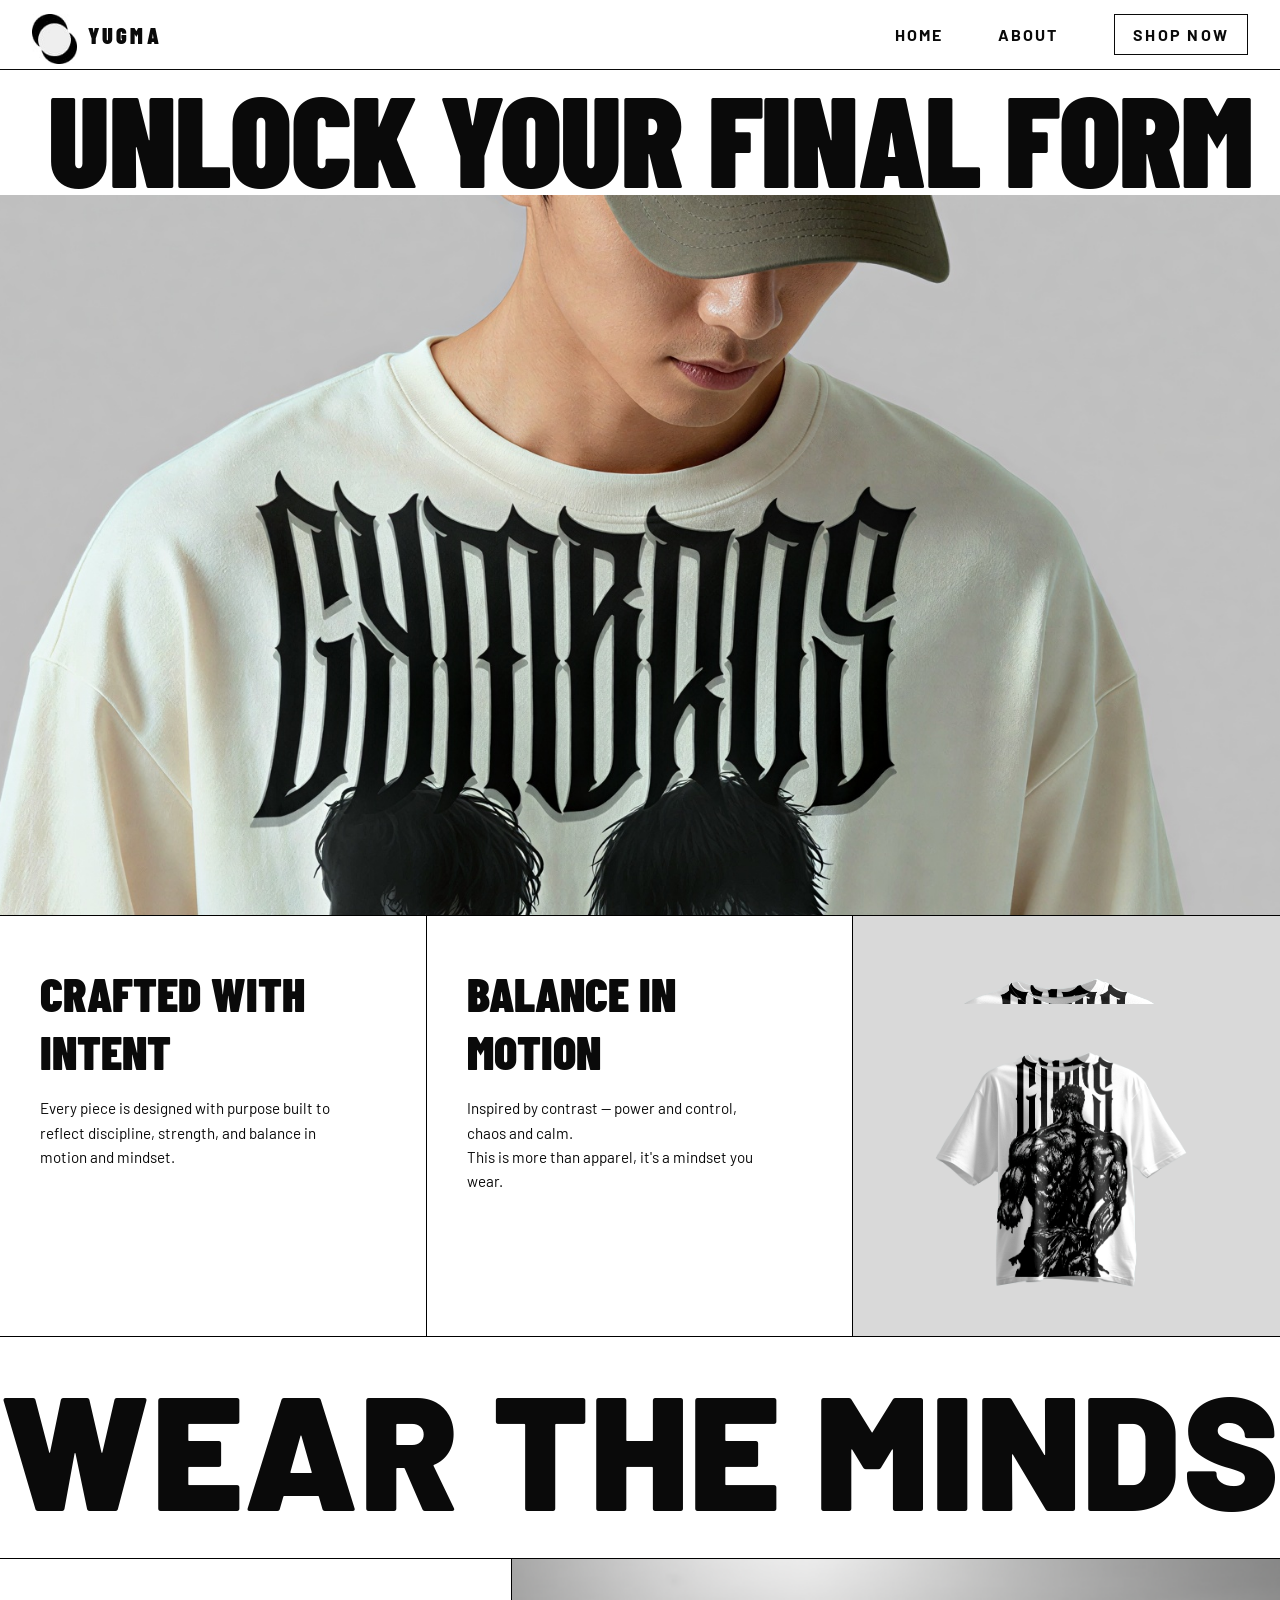
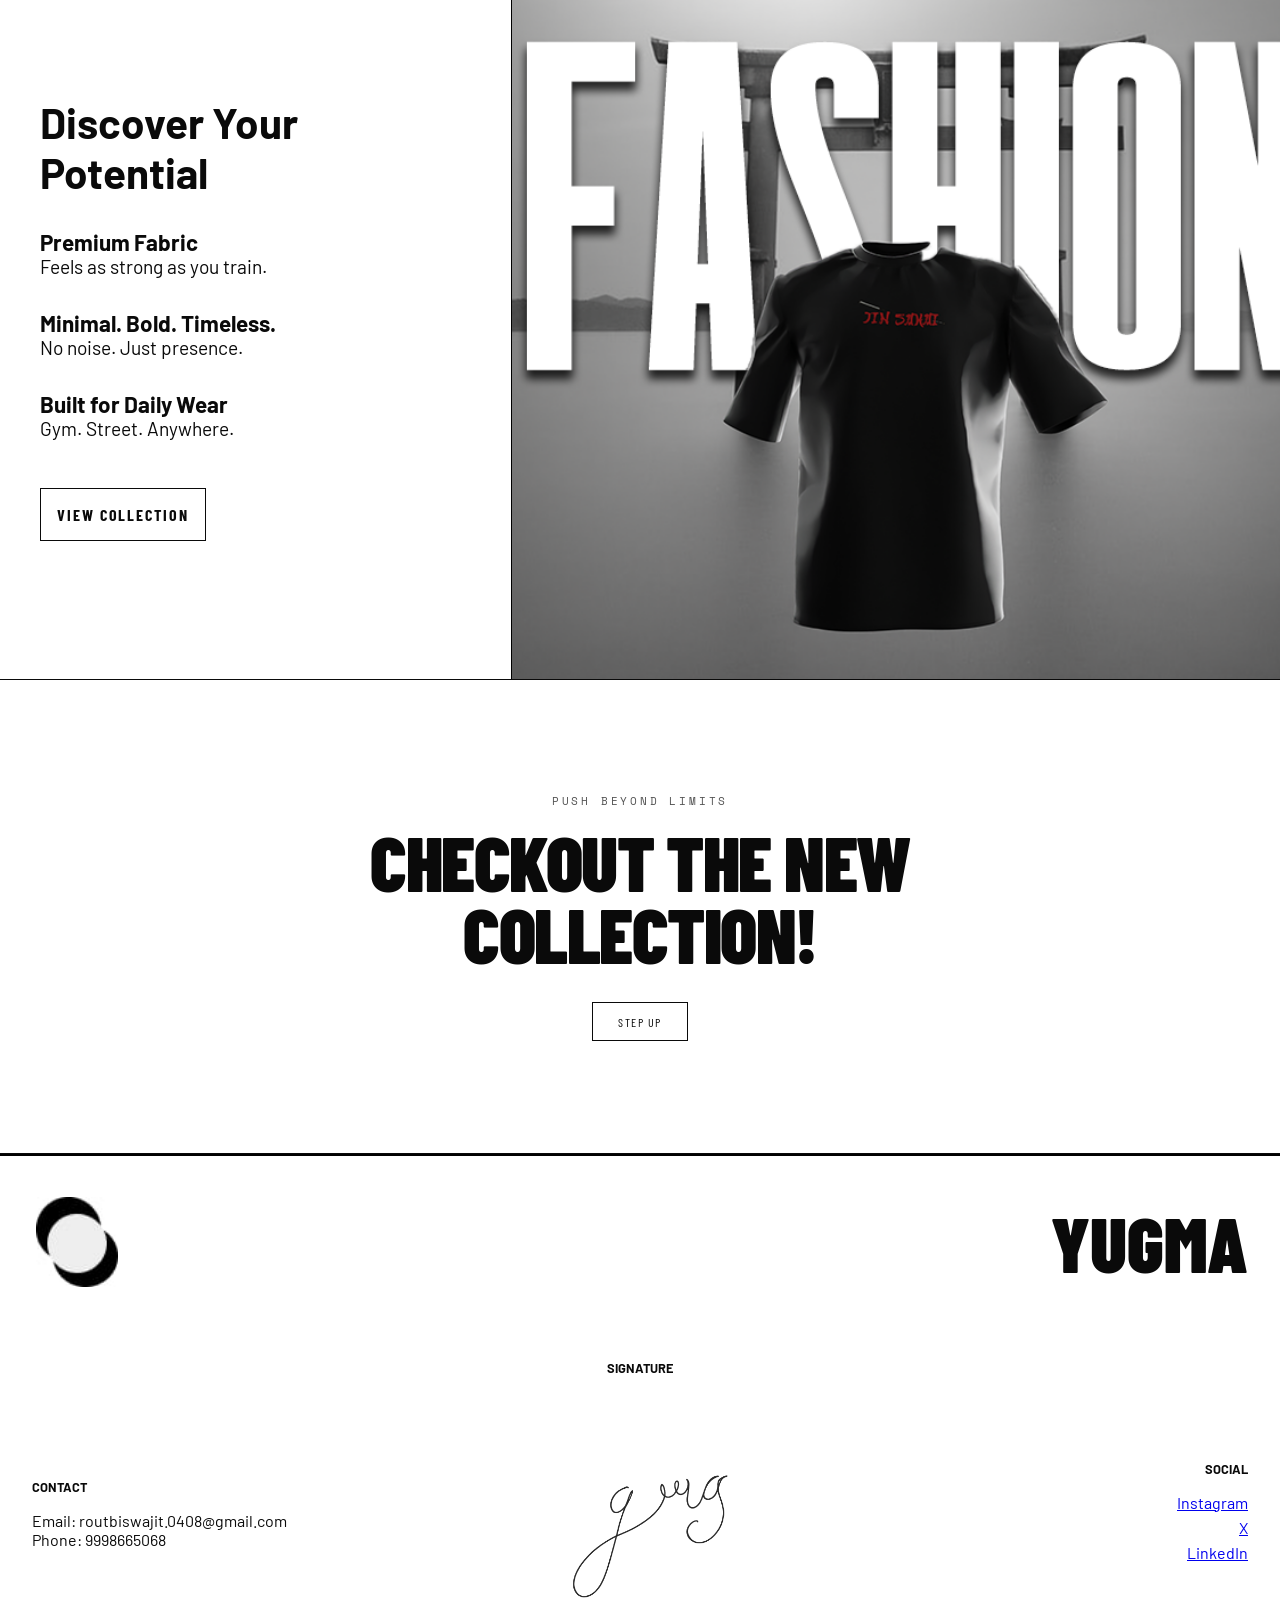
==== index.html @ 26d341e9 "correction" ====
<!DOCTYPE html>
<html lang="en">
<head>
<meta charset="UTF-8">
<meta name="viewport" content="width=device-width, initial-scale=1.0">
<title>YUGMA — Unlock Your Final Form</title>
<link rel="preconnect" href="https://fonts.googleapis.com">
<link href="https://fonts.googleapis.com/css2?family=Barlow+Condensed:wght@700;800;900&family=Barlow:wght@400;500;600;700&family=Space+Mono:wght@400;700&display=swap" rel="stylesheet">
<link rel="stylesheet" href="style.css">
</head>
<body>

<!-- ── NAV ── -->
<div id="home"></div>
<nav>
  <a href="#" class="nav-logo">
    <div class="logo-icon">
      <img src="rel.jpg" alt="Yugma logo">
    </div>
    <span class="nav-brand">Yugma</span>
  </a>

  <ul class="nav-links">
  <li><a href="#home">Home</a></li>
  <li><a href="#about">About</a></li>
    <li class="nav-shop">
      <a href="https://www.behance.net/biswajit_nirmata">Shop Now</a>
    </li>
  </ul>
</nav>

<!-- ── HERO ── -->
<section class="hero">
  <h1 class="hero-headline">Unlock Your Final Form</h1>

  <div class="hero-image">
    <img src="shirt1.jpg" alt="Oversized tee" class="hero-tee">
  </div>

  <!-- Feature cells -->
  <div class="feature-grid">
    <div class="feature-cell">
      <h2>Crafted With Intent</h2>
      <p>Every piece is designed with purpose built to reflect discipline, strength, and balance in motion and mindset.</p>
    </div>

    <div class="feature-cell">
      <h2>Balance In Motion</h2>
      <p>Inspired by contrast — power and control, chaos and calm.<br>This is more than apparel, it's a mindset you wear.</p>
    </div>

    <div class="feature-cell feature-img-cell">
      <img src="dd1.png" alt="Back tee" class="feature-tee">
    </div>
  </div>
</section>

<!-- ── MARQUEE ── -->
<div class="marquee-wrap">
  <div class="marquee-track">
    <span class="marquee-text">Wear the Mindset &nbsp;·&nbsp; </span>
    <span class="marquee-text">Wear the Mindset &nbsp;·&nbsp; </span>
  </div>
</div>

<!-- ── FEATURES LIST ── -->
<section class="features-section">

  <div class="features-left">
    <h2>Discover Your Potential</h2>

    <div class="feature-item">
      <h3>Premium Fabric</h3>
      <p>Feels as strong as you train.</p>
    </div>

    <div class="feature-item">
      <h3>Minimal. Bold. Timeless.</h3>
      <p>No noise. Just presence.</p>
    </div>

    <div class="feature-item">
      <h3>Built for Daily Wear</h3>
      <p>Gym. Street. Anywhere.</p>
    </div>

    <a href="https://www.behance.net/gallery/237305733/GOT-T-Shirt-Mockup-Design" class="btn-view">View Collection</a>
  </div>

  <!-- 🔥 ONLY IMAGE -->
  <div class="features-right"></div>

</section>
<!-- ── CTA ── -->
<section class="cta-section">
  <p class="cta-label">Push Beyond Limits</p>
  <h2 class="cta-headline">Checkout the New Collection!</h2>
  <a href="https://www.behance.net/gallery/237305733/GOT-T-Shirt-Mockup-Design" class="cta-btn">Step Up</a>
</section>

<!-- ── FOOTER ── -->
<footer id="about"></footer>
<footer>
  <div class="footer-top">
    <!-- Logo icon large -->
   <img src="rel.jpg" alt="Yugma logo">
    <span class="footer-brand">YUGMA</span>
  </div>

  <div class="footer-cols">
    <div class="footer-col">
      <h4>Contact</h4>
      <p>Email: routbiswajit.0408@gmail.com</p>
      <p>Phone: 9998665068</p>
    </div>
   <div class="footer-col signature-col">
  <h4>Signature</h4>

  <div class="signature-box">
    <img src="signature.png" alt="Yugma Signature" class="signature-img">
  </div>
</div>
    <div class="footer-col">
      <h4>Social</h4>
      <div class="social-links">
        <a href="https://www.instagram.com/biswa_nirmata/#">Instagram</a>
        <a href="#">X</a>
        <a href="https://www.linkedin.com/in/biswajit-rout-26983420a/">LinkedIn</a>
      </div>
    </div>
  </div>

</footer>

</body>
<script>
document.addEventListener("DOMContentLoaded", () => {
  const cta = document.querySelector('.cta-section');

  const observer = new IntersectionObserver(
    ([entry]) => {
      if (entry.isIntersecting) {
        cta.classList.add('active');
      } else {
        cta.classList.remove('active'); // 🔥 THIS WAS MISSING
      }
    },
    {
      threshold: 0.6   // 🔥 higher = triggers only when centered
    }
  );

  observer.observe(cta);
});
</script>
</html>
---- style.css ----
/* RESET */
*, *::before, *::after {
  box-sizing: border-box;
  margin: 0;
  padding: 0;
}

/* VARIABLES */
:root {
  --black: #0a0a0a;
  --white: #ffffff;
  --off-white: #f5f4f1;

  --font-display: 'Barlow Condensed', sans-serif;
  --font-body: 'Barlow', sans-serif;
  --font-mono: 'Space Mono', monospace;
}

body {
  font-family: var(--font-body);
  background: var(--white);
  color: var(--black);
  overflow-x: hidden;
  margin: 0;
}

img {
  width: 100%;
  height: auto;
  display: block;
}

/* ───────── NAV ───────── */
/* NAVBAR */
nav {
  position: fixed;
  top: 0;
  width: 100%;
  height: 70px; /* 🔥 bigger than before */
  background: var(--white);
  border-bottom: 1px solid var(--black);

  display: flex;
  align-items: center;
  justify-content: space-between;

  padding: 0 2rem; /* 🔥 more horizontal space */
  z-index: 100;
}

/* LOGO */
.nav-logo {
  display: flex;
  align-items: center;
  gap: 14px; /* more breathing space */
}

.logo-icon {
  width: 42px;
  height: 42px;
}

.nav-brand {
  font-family: var(--font-display);
  font-size: 1rem;
  font-weight: 600;
  letter-spacing: 0.12em;
  text-transform: uppercase;
}

/* NAV LINKS */
.nav-links {
  display: flex;
  align-items: center;
  gap: 3.5rem; /* 🔥 more spacing like design */
  list-style: none;
}

/* NORMAL LINKS */
.nav-links a {
  font-size: 0.55rem; /* slightly smaller */
  font-weight: 700;
  letter-spacing: 0.12em;
  text-transform: uppercase;
  text-decoration: none;
  color: var(--black);
  transition: opacity 0.2s;
}



/* 🔥 SHOP NOW BUTTON (IMPORTANT) */
.nav-shop a {
  padding: 10px 18px;
  border: 0.2px solid var(--black);
  
  font-size: 0.7rem;
  letter-spacing: 0.14em;
  transition: all 0.2s ease;
}

.nav-shop a:hover, .btn-view:hover {
  background: var(--black);
  color: var(--off-white);
}

.nav-links a {
  font-size: 1rem !important;
}

.nav-logo img {
  height: 50px !important;   /* increase logo size */
  width: auto;
}

.nav-brand {
  font-size: 1.4rem !important;  /* increase text size */
  font-weight: 900;
  letter-spacing: 0.14em;
}

.nav-logo {
  text-decoration: none !important;
  color: inherit;
}
/* ───────── HERO ───────── */
.hero {
  margin-top: 80px; /* match navbar */
  width: 100vw;
  margin-left: calc(50% - 50vw);

}
.hero-headline {
  font-family: var(--font-display);
  font-weight: 900;
  text-transform: uppercase;
  line-height: 0.90;
  letter-spacing: -0.01em; /* ✅ fixed (1em was way too large) */

  display: block;
  width: 100%;

  font-size: 10vw;
  white-space: nowrap;
  overflow: hidden;

  padding-left: 3rem;
  padding-right: 2rem;   /* adjust this value */
}
/* HERO IMAGE */
.hero-image {
  height: 80vh;
  min-height: 100px;
  background: #d9d6ce;

  display: flex;
  align-items: flex-start;   /* 🔥 push image up */
  justify-content: center;

  overflow: hidden;
}

/* 🔥 MAIN FIX */
.hero-tee {
  width: 140%;              /* zoom in */
  max-width: none;          /* remove restriction */

  transform: translateY(-80px); /* crop from top */
}

/* ───────── FEATURE GRID ───────── */
/* GRID */
.feature-grid {
  display: grid;
  grid-template-columns: 1fr 1fr 1fr;
  border-top: 1px solid black;
}

/* TEXT CELLS */
.feature-cell {
  padding: 3rem 2.5rem;
  border-right: 1px solid black;

  min-height: 320px; /* 🔥 BIG FIX — gives proper height */

  display: flex;
  flex-direction: column;
  justify-content: flex-start;
  font-size: 2em;
}

.feature-cell:last-child {
  border-right: none;
}

/* TEXT */
.feature-cell h2 {
  font-family: var(--font-display);
  font-weight: 900;
  text-transform: uppercase;
  margin-bottom: 1rem;
}
.features-left h2 {
  font-size: 2.2em;
}

.feature-cell p {
  font-size: 0.95rem;
  line-height: 1.6;
  max-width: 85%;
}

/* 🔥 IMAGE CELL (FULL BLEED STYLE) */
.feature-img-cell {
  display: flex;
  align-items: center;
  justify-content: center;
  overflow: hidden;
  background: var(--off-white);

  /* 🔥 MAIN FIX */
  background-image: url('dd1.png');
  background-size: cover;        /* fills completely */
  background-position: center;   /* adjust focus */
  background-repeat: no-repeat;

  min-height: 320px;
}

/* 🔥 IMAGE */
.feature-tee {
  width: 140%;          /* zoom in */
  max-width: none;

  transform: translateY(40px);
}
/* ───────── MARQUEE ───────── */

/* WRAPPER */
/* WRAPPER */
.marquee-wrap {
  overflow: hidden;
  border-top: 1px solid black;
  border-bottom: 1px solid black;

  padding: 0.9rem 0;   /* 🔥 increase height */
}

/* TRACK */
.marquee-track {
  display: flex;
  width: max-content;
  animation: marquee-scroll 12s linear infinite;
}

/* TEXT */
.marquee-text {
  font-size: 10rem;     /* 🔥 readable + strong */
  letter-spacing: 0.01em;
  font-weight: 900;
  text-transform: uppercase;
}

/* Smooth infinite scroll */
@keyframes marquee-scroll {
  from {
    transform: translateX(0);
  }
  to {
    transform: translateX(-50%);
  }
}
/* ───────── FEATURES SECTION ───────── */
/* SECTION */
/* ===== FORCE FIX FEATURE SECTION ===== */

.features-section {
  display: grid;
  grid-template-columns: 40% 60%;

  height: 80vh !important;   /* 🔥 force full height */
  min-height: 400px;
}

/* LEFT */
.features-left {
  padding: 3rem 2.5rem;
  border-right: 1px solid black;

  display: flex;
  flex-direction: column;
  justify-content: center;
  gap: 2rem;
  font-size: 1.2rem;
}

.btn-view {
  display: inline-block;
  margin-top: 1rem;
  width: fit-content;
  padding: 1rem 1rem;
  border: 0.1px solid var(--black);

  font-family: var(--font-display);
  font-size: 1rem;
  font-weight: 700;
  letter-spacing: 0.12em;
  text-transform: uppercase;

  color: var(--black);
  text-decoration: none;
  background: transparent;

  transition: all 0.3s ease;
}

/* RIGHT */
.features-right {
  width: 100%;
  height: 100%;

  background-image: url('21.png');
  background-size: cover !important;
  background-position: center;
  background-repeat: no-repeat;
}
/* ───────── CTA SECTION (FINAL AUTO COLOR SHIFT) ───────── */

.cta-section {
  text-align: center;
  padding: 7rem 2rem;

  border-top: 1px solid var(--black);
  border-bottom: 1px solid var(--black);

  animation: ctaBgShift 12s ease-in-out infinite alternate;

  color: var(--black);

  display: flex;
  flex-direction: column;
  align-items: center;
  justify-content: center;
}

/* CENTER CONTENT */
.cta-section > * {
  max-width: 900px;
}

/* LABEL */
.cta-label {
  font-family: var(--font-mono);
  font-size: 0.7rem;
  letter-spacing: 0.25em;
  text-transform: uppercase;
  opacity: 0.7;
}

/* HEADLINE */
.cta-headline {
  font-family: var(--font-display);
  font-size: clamp(3rem, 6vw, 6rem);
  font-weight: 900;
  text-transform: uppercase;

  margin: 1rem 0 2rem;
  letter-spacing: -0.02em;
  line-height: 0.95;

  text-align: center;
}

.cta-btn {
  display: inline-block;
  padding: 0.7rem 1.6rem;

  border: 1px solid currentColor;  /* 🔥 adapts automatically */
  color: inherit;                 /* 🔥 follows section text */
  background: transparent;

  font-family: var(--font-display);
  font-size: 0.75rem;
  letter-spacing: 0.12em;
  text-transform: uppercase;
  text-decoration: none;

  transition: transform 0.2s ease, box-shadow 0.2s ease;
}

/* 🔥 HOVER = POP ONLY (no color change) */
.cta-btn:hover {
  transform: translateY(-3px) scale(1.05);
  box-shadow: 0 6px 20px rgba(0,0,0,0.15);
}

/* ───────── ANIMATION ───────── */

@keyframes ctaBgShift {
  0% {
    background: #f5f4f1;
    color: #0a0a0a;
  }

  50% {
    background: #888888;
    color: #0a0a0a;
  }

  100% {
    background: #0a0a0a;
    color: #ffffff;
  }
}
/* ───────── FOOTER ───────── */
footer {
  border-top: 1px solid black;
  padding-bottom: 0; /* 🔥 remove extra bottom space */
}

/* TOP ROW */
.footer-top {
  display: flex;
  align-items: center;
  justify-content: space-between;
  padding: 2.5rem 2rem; /* 🔥 reduced */
}

/* LOGO */
.footer-top img {
  width: 90px;
  height: 90px;
  object-fit: contain;
}

/* BRAND TEXT */
.footer-brand {
  font-family: var(--font-display);
  font-size: clamp(3rem, 6vw, 6rem);
  font-weight: 900;
}

/* ───────── MAIN GRID ───────── */
.footer-cols {
  display: grid;
  grid-template-columns: repeat(3, 1fr);

  padding: 2rem 2rem 1rem; /* 🔥 tighter */
  gap: 2rem;

  align-items: center; /* 🔥 THIS fixes vertical gap */
}

/* COLUMNS BASE */
.footer-col {
  display: flex;
  flex-direction: column;
  justify-content: center;
}

/* HEADINGS */
.footer-col h4 {
  font-size: 0.8rem;
  text-transform: uppercase;
  margin-bottom: 1rem;
}

/* LINKS */
.footer-col a {
  display: block;
  margin-bottom: 6px;
}

/* LEFT */
.footer-col:nth-child(1) {
  text-align: left;
}

/* CENTER (SIGNATURE) */
.footer-col:nth-child(2) {
  text-align: center;
  align-items: center;
}

/* RIGHT (SOCIAL) */
.footer-col:nth-child(3) {
  text-align: right;
  align-items: flex-end;
}

/* ───────── SIGNATURE FIX ───────── */
.signature-col {
  display: flex;
  align-items: center;
  justify-content: center;
}

.signature-box {
  margin: 0;              /* 🔥 remove extra push */
  line-height: 0;         /* 🔥 removes hidden space */
}

.signature-img {
  width: 400px;           /* keep your size */
  display: block;         /* 🔥 IMPORTANT */
}

/* REMOVE UNUSED FOOTER BOTTOM */
.footer-bottom {
  display: none;
}
/* ───────── MOBILE ───────── */
@media (max-width: 768px) {

  .hero-headline {
    font-size: 3.5rem;
  }

  .hero-tee {
    width: 140%;
    transform: translateY(40px);
  }

  .feature-grid {
    grid-template-columns: 1fr;
  }

  .features-section {
    grid-template-columns: 1fr;
  }

  .footer-cols {
    grid-template-columns: 1fr;
  }
}
.signature-col {
  display: flex;
  flex-direction: column;
}

.signature-box {
  margin-top: 10px;
}

.signature-img {
  width: 400px;   /* adjust if needed */
  opacity: 0.85;

  filter: grayscale(100%) contrast(120%);
}
/* ───────── MOBILE (≤768px) ───────── */
@media (max-width: 768px) {

  /* GLOBAL */
  html {
    font-size: 14px;
  }

  body {
    overflow-x: hidden;
  }

  /* NAVBAR */
  nav {
    height: 70px;
    padding: 0 1.5rem;
  }

  .nav-logo {
    gap: 10px;
  }

  .logo-icon img {
    height: 40px;
  }

  .nav-brand {
    font-size: 1.1rem;
  }

  .nav-links {
    gap: 1.5rem;
  }

  .nav-links a {
    font-size: 0.75rem;
  }

  .nav-shop a {
    padding: 8px 14px;
    font-size: 0.7rem;
  }

  /* HERO */
  .hero {
    margin-top: 70px;
  }

  .hero-headline {
    font-size: 13vw;
    line-height: 0.9;
    white-space: normal;
    overflow: visible;
    padding: 0.8rem 1rem 1.5rem;
  }

  .hero-image {
    height: 50vh;
    min-height: 260px;
  }

  .hero-tee {
    width: 180%;
    transform: translateY(-5%);
  }

  /* FEATURE GRID */
  .feature-grid {
    grid-template-columns: 1fr;
  }

  .feature-cell {
    border-right: none;
    border-bottom: 1px solid black;
    padding: 2rem 1.5rem;
    min-height: auto;
    
  }


  .feature-cell p {
    max-width: 100%;
  }

  .feature-img-cell {
    min-height: 300px;
    background-size: contain;
    background-position: center;
  }

  /* ✅ FIXED: MARQUEE now INSIDE media query */

  /* FEATURES SECTION */
  .features-section {
    grid-template-columns: 1fr;
  }

  .features-left {
    border-right: none;
    padding: 1rem 1rem;
    font-size: 1.2rem;
  }

  .features-left h2 {
  font-family: var(--font-display);
  font-size: clamp(2.5rem, 4vw, 3.5rem);
  font-weight: 900;
  line-height: 0.95;
  text-transform: uppercase;
}

  .features-left p {
  font-size: 1.05em;
  line-height: 1.6;
  opacity: 0.85;
}

  .feature-item {
    padding: 1.2rem 0;
  }

  .features-right {
    min-height: 100px;
  }

  .fashion-word {
    font-size: 20vw;
  }

  .features-right-tee {
    transform: translateY(20px);
  }

  /* CTA */
  .cta-section {
    padding: 4rem 1.5rem;
  }

  .cta-headline {
    font-size: 2rem;
  }

  /* TOP */
  .footer-top {
    flex-direction: column;
    align-items: flex-start;
    gap: 1rem;
    padding: 2rem 1.5rem;
  }

  .footer-top img {
    width: 70px;
    height: 70px;
  }

  .footer-brand {
    font-size: 2.5rem;
  }

  /* STACK ALL */
  .footer-cols {
    grid-template-columns: 1fr;
    padding: 2rem 1.5rem;
    gap: 2rem;
  }

  /* 🔥 FORCE LEFT ALIGN FOR ALL */
  .footer-col {
    align-items: flex-start !important;
    text-align: left !important;
  }

  /* 🔥 SIGNATURE ALSO LEFT */
  .signature-col {
    align-items: flex-start !important;
    justify-content: flex-start;
    text-align: left !important;
  }

  /* SIGNATURE SIZE */
  .signature-img {
    width: 220px;
  }

  /* SOCIAL LINKS */
  .footer-col a {
    margin-bottom: 8px;
  }
}
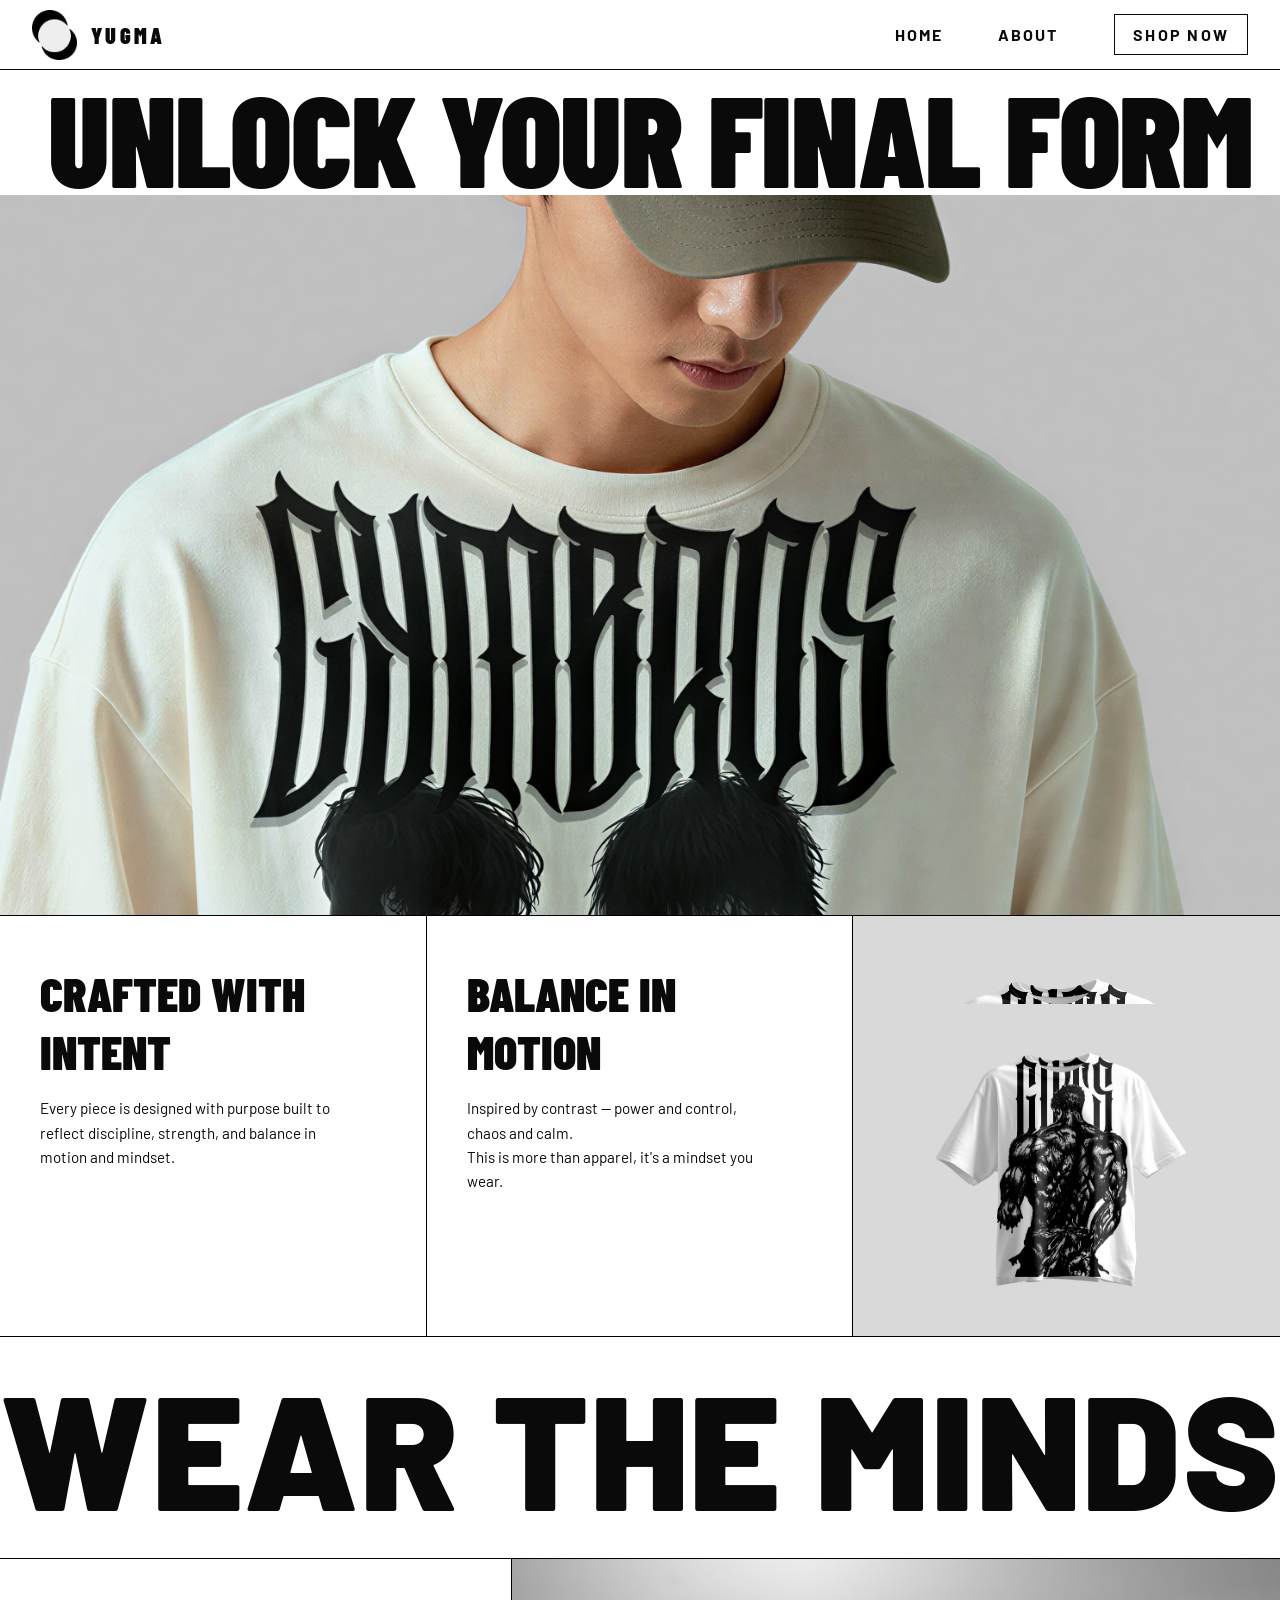
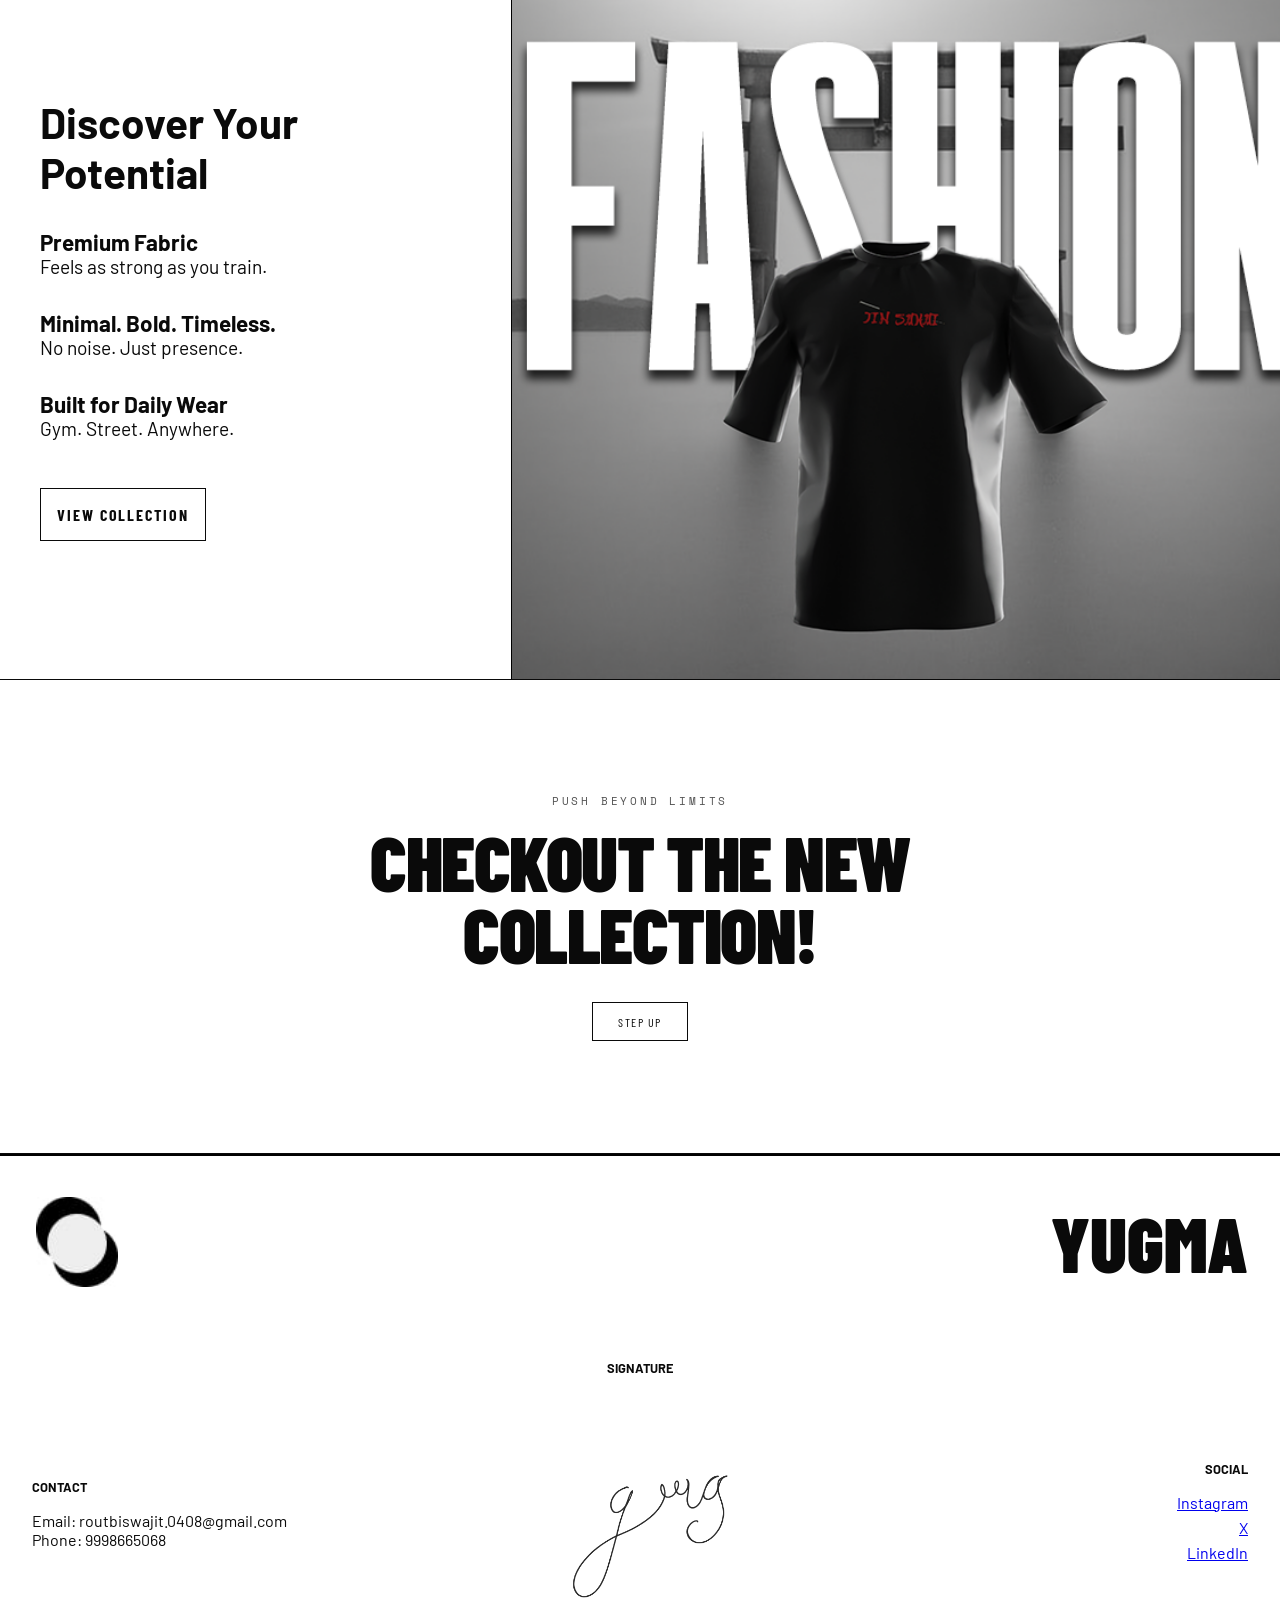
==== commit 28f987a3: "Updating responsiveness" ====
--- a/index.html
+++ b/index.html
@@ -11,22 +11,26 @@
 <body>
 
 <!-- ── NAV ── -->
-<div id="home"></div>
 <nav>
-  <a href="#" class="nav-logo">
-    <div class="logo-icon">
-      <img src="rel.jpg" alt="Yugma logo">
-    </div>
-    <span class="nav-brand">Yugma</span>
+
+  <!-- LOGO -->
+  <a href="#home" class="nav-logo">
+    <img src="rel.jpg" alt="Yugma Logo">
+    <span class="nav-brand">YUGMA</span>
   </a>
 
-  <ul class="nav-links">
-  <li><a href="#home">Home</a></li>
-  <li><a href="#about">About</a></li>
-    <li class="nav-shop">
-      <a href="https://www.behance.net/biswajit_nirmata">Shop Now</a>
-    </li>
+  <!-- MENU TOGGLE (MOBILE) -->
+  <div class="menu-toggle" id="menu-toggle">
+    ☰
+  </div>
+
+  <!-- NAV LINKS -->
+  <ul class="nav-links" id="nav-links">
+    <li><a href="#home">Home</a></li>
+    <li><a href="#about">About</a></li>
+    <li class="nav-shop"><a href="https://www.behance.net/biswajit_nirmata">Shop Now</a></li>
   </ul>
+
 </nav>
 
 <!-- ── HERO ── -->
--- a/style.css
+++ b/style.css
@@ -736,4 +736,52 @@
   .footer-col a {
     margin-bottom: 8px;
   }
+}
+/* HIDE TOGGLE ON DESKTOP */
+.menu-toggle {
+  display: none;
+  font-size: 1.5rem;
+  cursor: pointer;
+}
+
+/* ───────── MOBILE NAV ───────── */
+@media (max-width: 768px) {
+
+  nav {
+    padding: 0 1.5rem;
+  }
+
+  /* SHOW TOGGLE */
+  .menu-toggle {
+    display: block;
+  }
+
+  /* HIDE LINKS BY DEFAULT */
+  .nav-links {
+    position: absolute;
+    top: 70px;
+    left: 0;
+    width: 100%;
+
+    background: var(--white);
+    border-top: 1px solid var(--black);
+
+    flex-direction: column;
+    align-items: flex-start;
+    gap: 1.5rem;
+
+    padding: 1.5rem;
+
+    display: none; /* 🔥 hidden initially */
+  }
+
+  /* WHEN ACTIVE */
+  .nav-links.active {
+    display: flex;
+  }
+
+  /* LINK SIZE */
+  .nav-links a {
+    font-size: 1rem;
+  }
 }
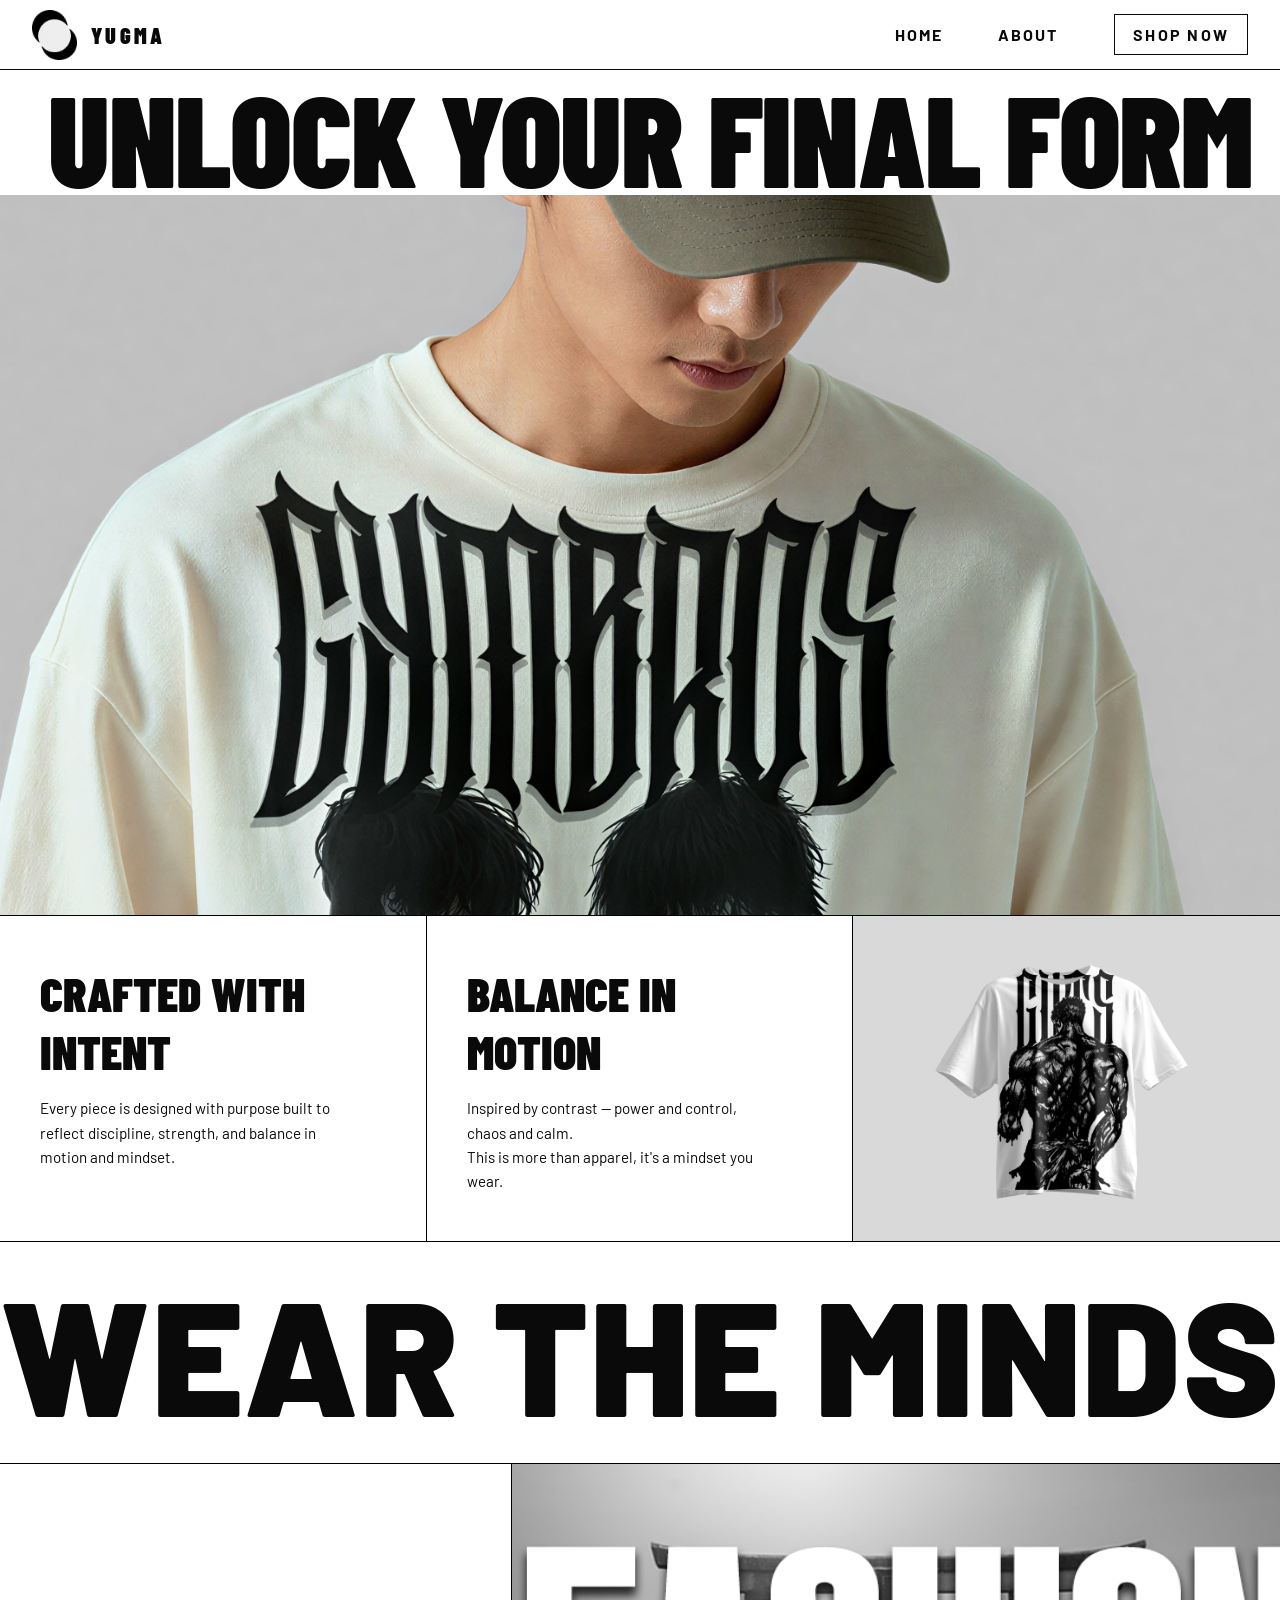
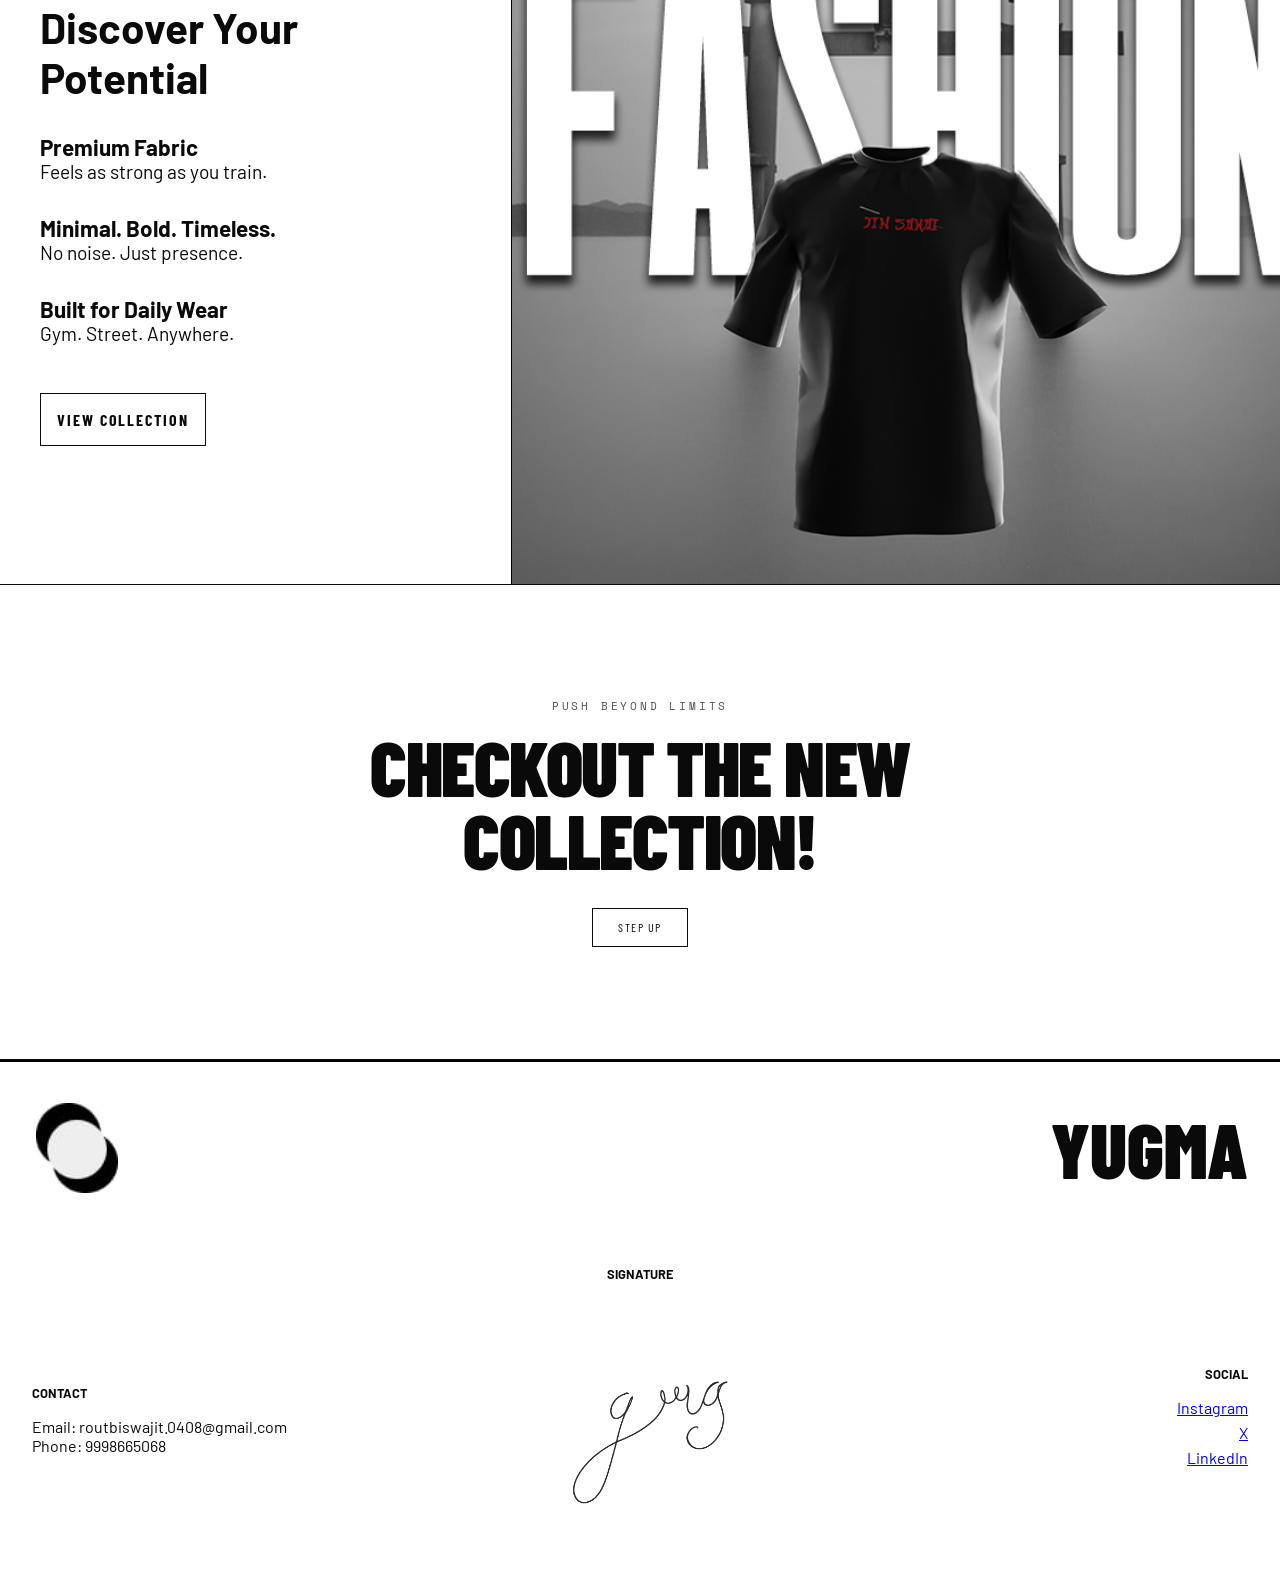
==== commit d12db9f1: "fixing feature grid" ====
--- a/index.html
+++ b/index.html
@@ -54,7 +54,7 @@
     </div>
 
     <div class="feature-cell feature-img-cell">
-      <img src="dd1.png" alt="Back tee" class="feature-tee">
+       <img src="dd1.png" class="feature-img">
     </div>
   </div>
 </section>
@@ -157,4 +157,19 @@
   observer.observe(cta);
 });
 </script>
+<script>
+document.addEventListener("DOMContentLoaded", function () {
+  const toggle = document.getElementById("menu-toggle");
+  const navLinks = document.getElementById("nav-links");
+
+  if (!toggle || !navLinks) {
+    console.log("Navbar elements not found");
+    return;
+  }
+
+  toggle.addEventListener("click", function () {
+    navLinks.classList.toggle("active");
+  });
+});
+</script>
 </html>
--- a/style.css
+++ b/style.css
@@ -218,11 +218,7 @@
   overflow: hidden;
   background: var(--off-white);
 
-  /* 🔥 MAIN FIX */
-  background-image: url('dd1.png');
-  background-size: cover;        /* fills completely */
-  background-position: center;   /* adjust focus */
-  background-repeat: no-repeat;
+  
 
   min-height: 320px;
 }
@@ -633,10 +629,15 @@
   }
 
   .feature-img-cell {
-    min-height: 300px;
-    background-size: contain;
-    background-position: center;
-  }
+  display: flex;
+  align-items: flex-start;   /* 🔥 push image to top */
+  justify-content: center;
+  overflow: hidden;
+  background: var(--off-white);
+
+  padding: 0;                /* 🔥 remove internal gap */
+  min-height: 320px;
+}
 
   /* ✅ FIXED: MARQUEE now INSIDE media query */
 
@@ -784,4 +785,29 @@
   .nav-links a {
     font-size: 1rem;
   }
+}
+@media (max-width: 768px) {
+  .feature-img-cell {
+    background-size: 130%;
+    background-position: top center;
+    min-height: auto;
+    padding: 0 !important;
+  }
+}
+.feature-img {
+  width: 100%;
+  height: 100%;
+  object-fit: cover;       /* 🔥 fills properly */
+  display: block;
+}
+.feature-cell:not(.feature-img-cell) {
+  padding: 3rem 2.5rem;
+}
+.feature-img-cell {
+  padding: 0;                 /* 🔥 remove padding completely */
+  display: flex;
+  align-items: center;
+  justify-content: center;
+  overflow: hidden;
+  background: var(--off-white);
 }
